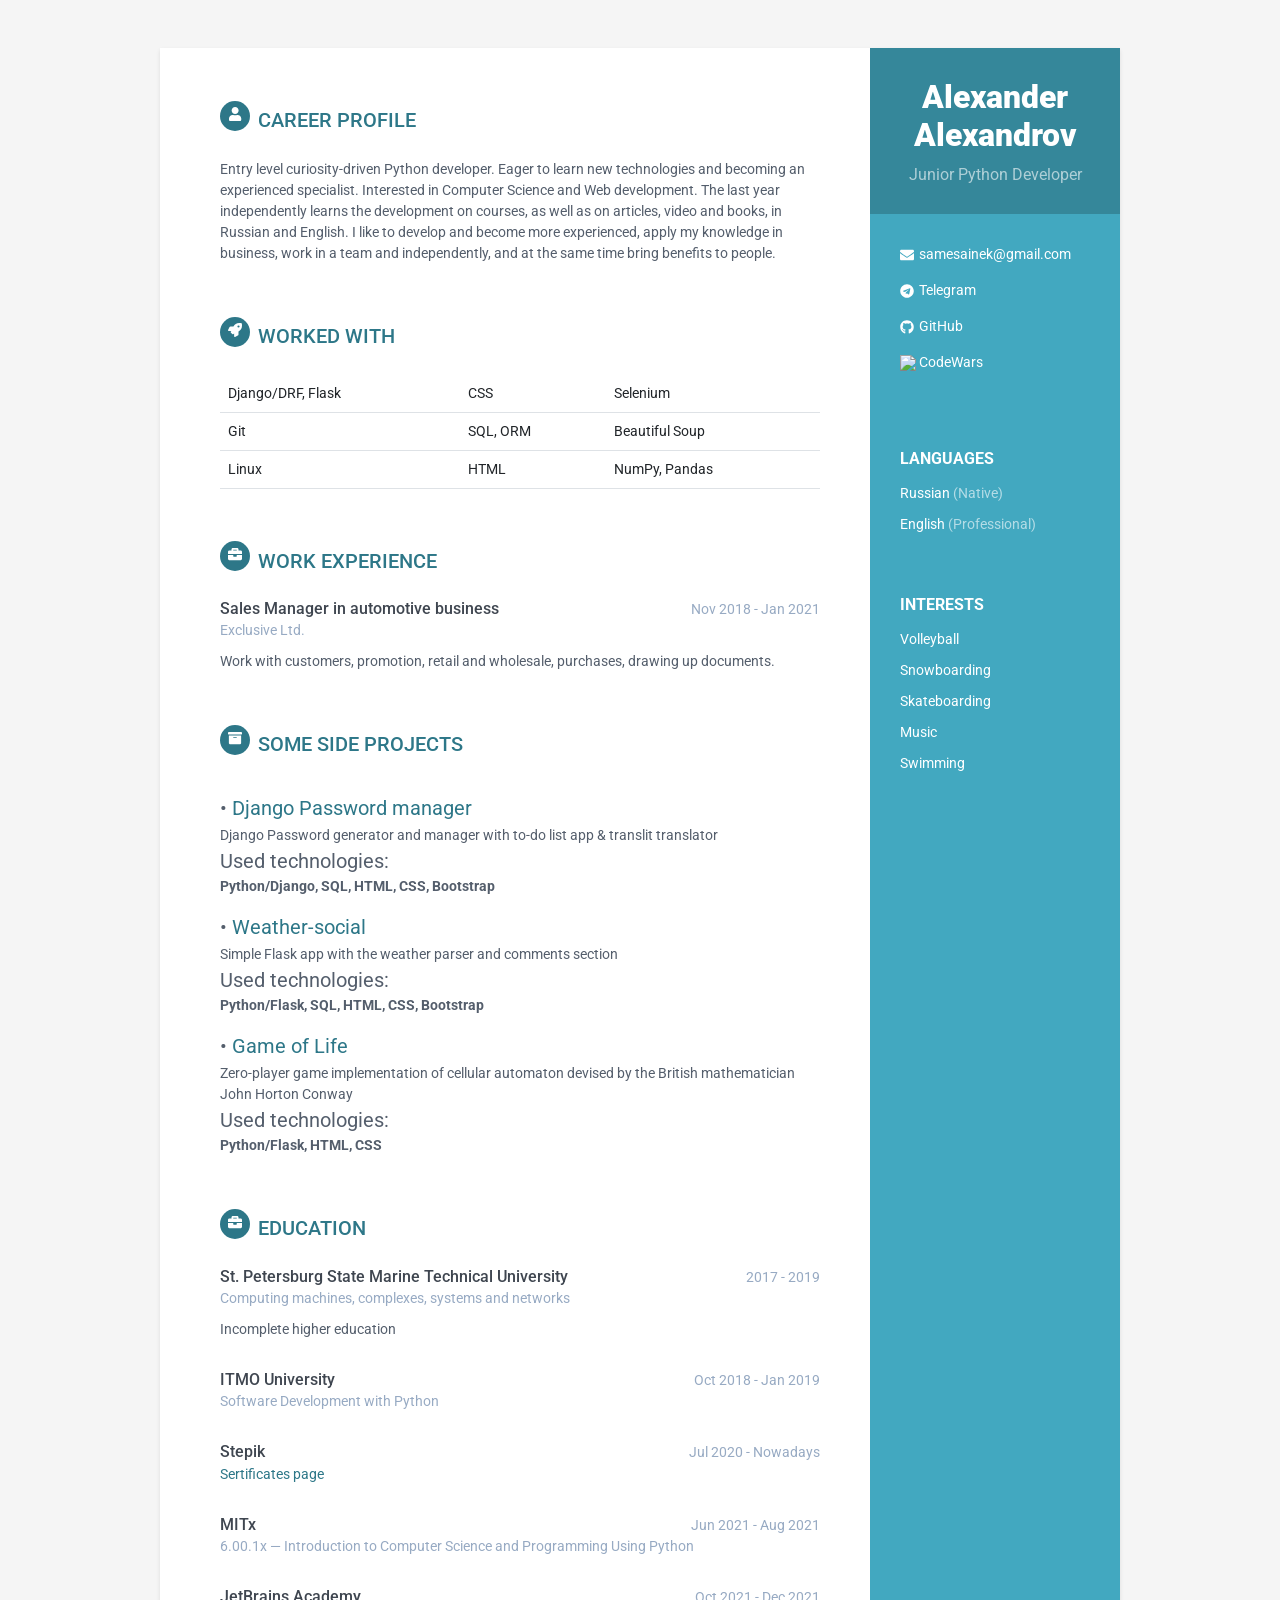
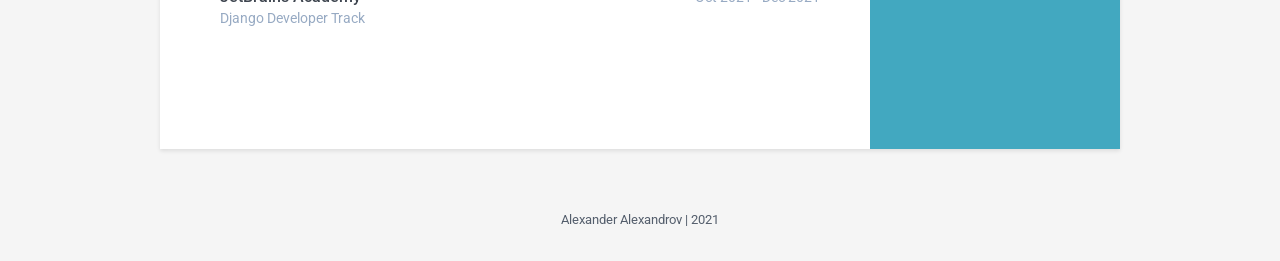
==== index.html @ 9a784d94 "сhanges" ====
<!DOCTYPE html>
<html lang="en">
<head>
    <title>Alexander Alexandrov | Junior Python Developer</title>
    
    <!-- Meta -->
    <meta charset="utf-8">
    <meta http-equiv="X-UA-Compatible" content="IE=edge">
    <meta name="viewport" content="width=device-width, initial-scale=1.0">
    <meta name="description" content="Responsive HTML5 Resume/CV Template for Developers">
    <meta name="author" content="Xiaoying Riley at 3rd Wave Media">    
    <link rel="shortcut icon" href="favicon.ico"> 
	<link rel="stylesheet" type="text/css" href="https://fonts.googleapis.com/css?family=Roboto:300,400,500,700|Roboto+Slab:400,700|Material+Icons" /> 
    <!-- Google Font -->
    <link href='https://fonts.googleapis.com/css?family=Roboto:400,500,400italic,300italic,300,500italic,700,700italic,900,900italic' rel='stylesheet' type='text/css'>
    <!-- FontAwesome JS-->
	<script defer src="assets/fontawesome/js/all.min.js"></script>
    <!-- Global CSS -->
    <link rel="stylesheet" href="assets/plugins/bootstrap/css/bootstrap.min.css">   
    <!-- Theme CSS -->  
    <link id="theme-style" rel="stylesheet" href="assets/css/orbit-1.css">
</head> 

<body>
    <div class="wrapper mt-lg-5">
        <div class="sidebar-wrapper">
            <div class="profile-container">
                <!-- <img class="profile" src="" alt="" /> -->
                <h1 class="name">Alexander Alexandrov</h1>
                <h3 class="tagline">Junior Python Developer</h3>
            </div><!--//profile-container-->
            
            <div class="contact-container container-block">
                <ul class="list-unstyled contact-list">
					<a href="mailto:samesainek@gmail.com"><li class="email"><i class="fas fa-envelope"></i>samesainek@gmail.com</a></li>
					<a href="https://t.me/lexiearchie"><li class="email"><i class="fab fa-telegram">telegram</i>Telegram</a></li>
					<a href="https://github.com/SaInekK"><li class="email"><i class="fab fa-github"></i>GitHub</a></li>
					<a href="https://www.codewars.com/users/SainekK"><li class="website"> <img class="ic" src="https://www.codewars.com/assets/logos/logo-61192cf7c75904d495e7ad69695fbf0bffd965bc3e17ac60f6c6b475304db09d.svg"> CodeWars</a></li>
                </ul>
            </div><!--//contact-container-->
            
            <div class="languages-container container-block">
                <h2 class="container-block-title">Languages</h2>
                <ul class="list-unstyled interests-list">
					<li>Russian <span class="lang-desc">(Native)</span></li>
                    <li>English <span class="lang-desc">(Professional)</span></li>
                </ul>
            </div><!--//interests-->
            
            <div class="interests-container container-block">
                <h2 class="container-block-title">Interests</h2>
                <ul class="list-unstyled interests-list">
                    <li>Volleyball</li>
                    <li>Snowboarding</li>
                    <li>Skateboarding</li>
					<li>Music</li>
					<li>Swimming</li>
                </ul>
            </div><!--//interests-->
            
        </div><!--//sidebar-wrapper-->
        
        <div class="main-wrapper">
            
            <section class="section summary-section">
                <h2 class="section-title"><span class="icon-holder"><i class="fas fa-user"></i></span>Career Profile</h2>
                <div class="summary">
                    <p>Entry level curiosity-driven Python developer. Eager to learn new technologies and becoming an experienced specialist. Interested in Computer Science and Web development. The last year independently learns the development on courses, as well as on articles, video and books, in Russian and English. I like to develop and become more experienced, apply my knowledge in business, work in a team and independently, and at the same time bring benefits to people.</p>
                </div><!--//summary-->
            </section><!--//section-->

            <section class="skills-section section">
                <h2 class="section-title"><span class="icon-holder"><i class="fas fa-rocket"></i></span>Worked with</h2>
                
                <table class="table">
                    <tbody>
                      <tr>
                        <td>Django/DRF, Flask</td>
                        <td>CSS</td>
                        <td>Selenium</td>
                      </tr>
                      <tr>
                        <td>Git</td>
                        <td>SQL, ORM</td>
                        <td>Beautiful Soup</td>
                      </tr>
                      <tr>
                        <td>Linux</td>
                        <td>HTML</td>
                        <td>NumPy, Pandas</td>
                      </tr>
                    </tbody>
                  </table>
                
            </section><!--//skills-section-->
            
            <section class="section experiences-section">
                <h2 class="section-title"><span class="icon-holder"><i class="fas fa-briefcase"></i></span>Work experience</h2>
                
                <div class="item">
                    <div class="meta">
                        <div class="upper-row">
                            <h3 class="job-title">Sales Manager in automotive business</h3>
                            <div class="time">Nov 2018 - Jan 2021</div>
                        </div><!--//upper-row-->
                        <div class="company">Exclusive Ltd.</div>
                    </div><!--//meta-->
                    <div class="details">
                        <p>Work with customers, promotion, retail and wholesale, purchases, drawing up documents.</p>  
                        <!-- <p>Sed ut perspiciatis unde omnis iste natus error sit voluptatem accusantium doloremque laudantium, totam rem aperiam, eaque ipsa quae ab illo inventore veritatis et quasi architecto beatae vitae dicta sunt explicabo. </p> -->
                    </div><!--//details-->
                </div><!--//item-->
                
            </section><!--//section-->
            
            
            <section class="section projects-section">
                <h2 class="section-title"><span class="icon-holder"><i class="fas fa-archive"></i></span>Some side projects</h2>
                <div class="intro">
                    <p></p>
                </div><!--//intro-->

                <div class="item">
                    <div class="meta">
                        <div class="upper-row">
                            <span class="project-title">• <a href="https://github.com/SaInekK/utilities">Django Password manager</a></span>
                        </div><!--//upper-row-->
                    </div><!--//meta-->
                    <div class="details">
                        <span class="project-tagline">Django Password generator and manager with to-do list app & translit translator</span><br>
						<span class="project-title">Used technologies:</span><br>
                        <span class="project-tagline"><b>Python/Django, SQL, HTML, CSS, Bootstrap</b></span>
                    </div><!--//details-->
                </div><!--//item-->

				<div class="item">
                    <div class="meta">
                        <div class="upper-row">
                            <span class="project-title">• <a href="https://github.com/SaInekK/weather-social">Weather-social</a></span>
                        </div><!--//upper-row-->
                    </div><!--//meta-->
                    <div class="details">
                        <span class="project-tagline">Simple Flask app with the weather parser and comments section</span><br>
						<span class="project-title">Used technologies:</span><br>
                        <span class="project-tagline"><b>Python/Flask, SQL, HTML, CSS, Bootstrap</b></span>
                    </div><!--//details-->
                </div><!--//item-->
				
                <div class="item">
                    <div class="meta">
                        <div class="upper-row">
                            <span class="project-title">• <a href="https://github.com/SaInekK/life_game">Game of Life</a></span>
                        </div><!--//upper-row-->
                    </div><!--//meta-->
                    <div class="details">
                        <span class="project-tagline">Zero-player game implementation of cellular automaton devised by the British mathematician John Horton Conway</span><br>
						<span class="project-title">Used technologies:</span><br>
                        <span class="project-tagline"><b>Python/Flask, HTML, CSS</b></span>
                    </div><!--//details-->
                </div><!--//item-->

            </section><!--//section-->

            <section class="section experiences-section">
                <h2 class="section-title"><span class="icon-holder"><i class="fas fa-briefcase"></i></span>Education</h2>
                
                <div class="item">
                    <div class="meta">
                        <div class="upper-row">
                            <h3 class="job-title">St. Petersburg State Marine Technical University</h3>
                            <div class="time">2017 - 2019</div>
                        </div><!--//upper-row-->
                        <div class="company">Computing machines, complexes, systems and networks</div>
                    </div><!--//meta-->
                    <div class="details">
                        <p>Incomplete higher education</p>  
                    </div><!--//details-->
                </div><!--//item-->

                <div class="item">
                    <div class="meta">
                        <div class="upper-row">
                            <h3 class="job-title">ITMO University</h3>
                            <div class="time">Oct 2018 - Jan 2019</div>
                        </div><!--//upper-row-->
                        <div class="company">Software Development with Python</div>
                    </div><!--//meta-->
                </div><!--//item-->

                <div class="item">
                    <div class="meta">
                        <div class="upper-row">
                            <h3 class="job-title">Stepik</h3>
                            <div class="time">Jul 2020 - Nowadays</div>
                        </div><!--//upper-row-->
                        <div class="company"><a href="https://stepik.org/users/25152697">Sertificates page</a></div>
                    </div><!--//meta-->
                </div><!--//item-->

                <div class="item">
                    <div class="meta">
                        <div class="upper-row">
                            <h3 class="job-title">MITx</h3>
                            <div class="time">Jun 2021 - Aug 2021</div>
                        </div><!--//upper-row-->
                        <div class="company">6.00.1x  &mdash; Introduction to Computer Science and Programming Using Python</div>
                    </div><!--//meta-->
                </div><!--//item-->
                
                <div class="item">
                    <div class="meta">
                        <div class="upper-row">
                            <h3 class="job-title">JetBrains Academy</h3>
                            <div class="time">Oct 2021 - Dec 2021</div>
                        </div><!--//upper-row-->
                        <div class="company">Django Developer Track</div>
                    </div><!--//meta-->
                </div><!--//item-->

                
            </section><!--//section-->
            
            
        </div><!--//main-body-->
    </div>
    <footer class="footer">
        <div class="text-center">
            <!--/* This template is free as long as you keep the footer attribution link. If you'd like to use the template without the attribution link, you can buy the commercial license via our website: themes.3rdwavemedia.com Thank you for your support. :) */-->
            <small class="copyright">Alexander Alexandrov | 2021</small>
        </div><!--//container-->
    </footer><!--//footer-->         
</body>
</html>
---- assets/css/orbit-1.css ----
/*! 
 * Template Name: Orbit - Bootstrap 5 Resume/CV Template for Developers
 * Version: Bootstrap 5 v1.0
 * Author: Xiaoying Riley
 * Copyright: 3rd Wave Media
 * Twitter: @3rdwave_themes
 * Website: http://themes.3rdwavemedia.com/
*/
body {
  font-family: "Roboto", sans-serif;
  color: #545E6C;
  background: #f5f5f5;
  font-size: 14px;
  -webkit-font-smoothing: antialiased;
  -moz-osx-font-smoothing: grayscale;
}

h1, h2, h3, h4, h5, h6 {
  font-weight: 700;
}

a {
  color: #2d7788;
  text-decoration: none;
}
a:hover {
  text-decoration: underline;
  color: #1a454f;
  -webkit-transition: all 0.4s ease-in-out;
  -moz-transition: all 0.4s ease-in-out;
  -ms-transition: all 0.4s ease-in-out;
  -o-transition: all 0.4s ease-in-out;
}
a:focus {
  text-decoration: none;
}

p {
  line-height: 1.5;
}

.wrapper {
  background: #42A8C0;
  max-width: 960px;
  margin: 0 auto;
  position: relative;
  box-shadow: 0px 2px 4px rgba(0, 0, 0, 0.1);
}

.ic {
	width: 15px;
}

.sidebar-wrapper {
  background: #42A8C0;
  position: absolute;
  right: 0;
  width: 250px;
  height: 100%;
  min-height: 800px;
  color: #fff;
}
.sidebar-wrapper a {
  color: #fff;
}
.sidebar-wrapper .profile-container {
  padding: 30px;
  background: rgba(0, 0, 0, 0.2);
  text-align: center;
  color: #fff;
}
.sidebar-wrapper .name {
  font-size: 32px;
  font-weight: 900;
  margin-top: 0;
  margin-bottom: 10px;
}
.sidebar-wrapper .tagline {
  color: rgba(255, 255, 255, 0.6);
  font-size: 16px;
  font-weight: 400;
  margin-top: 0;
  margin-bottom: 0;
}
.sidebar-wrapper .profile {
  margin-bottom: 15px;
}
.sidebar-wrapper .contact-list .svg-inline--fa {
  margin-right: 5px;
  font-size: 18px;
  vertical-align: middle;
}
.sidebar-wrapper .contact-list li {
  margin-bottom: 15px;
}
.sidebar-wrapper .contact-list li:last-child {
  margin-bottom: 0;
}
.sidebar-wrapper .contact-list .email .svg-inline--fa {
  font-size: 14px;
}
.sidebar-wrapper .container-block {
  padding: 30px;
}
.sidebar-wrapper .container-block-title {
  text-transform: uppercase;
  font-size: 16px;
  font-weight: 700;
  margin-top: 0;
  margin-bottom: 15px;
}
.sidebar-wrapper .degree {
  font-size: 14px;
  margin-top: 0;
  margin-bottom: 5px;
}
.sidebar-wrapper .education-container .item {
  margin-bottom: 15px;
}
.sidebar-wrapper .education-container .item:last-child {
  margin-bottom: 0;
}
.sidebar-wrapper .education-container .meta {
  color: rgba(255, 255, 255, 0.6);
  font-weight: 500;
  margin-bottom: 0px;
  margin-top: 0;
  font-size: 14px;
}
.sidebar-wrapper .education-container .time {
  color: rgba(255, 255, 255, 0.6);
  font-weight: 500;
  margin-bottom: 0px;
}
.sidebar-wrapper .languages-container .lang-desc {
  color: rgba(255, 255, 255, 0.6);
}
.sidebar-wrapper .languages-list {
  margin-bottom: 0;
}
.sidebar-wrapper .languages-list li {
  margin-bottom: 10px;
}
.sidebar-wrapper .languages-list li:last-child {
  margin-bottom: 0;
}
.sidebar-wrapper .interests-list {
  margin-bottom: 0;
}
.sidebar-wrapper .interests-list li {
  margin-bottom: 10px;
}
.sidebar-wrapper .interests-list li:last-child {
  margin-bottom: 0;
}

.main-wrapper {
  background: #fff;
  padding: 60px;
  padding-right: 300px;
}
.main-wrapper .section-title {
  text-transform: uppercase;
  font-size: 20px;
  font-weight: 500;
  color: #2d7788;
  position: relative;
  margin-top: 0;
  margin-bottom: 20px;
}
.main-wrapper .section-title .icon-holder {
  width: 30px;
  height: 30px;
  margin-right: 8px;
  display: inline-block;
  color: #fff;
  border-radius: 50%;
  -moz-background-clip: padding;
  -webkit-background-clip: padding-box;
  background-clip: padding-box;
  background: #2d7788;
  text-align: center;
  font-size: 16px;
  position: relative;
  top: -8px;
}
.main-wrapper .section-title .icon-holder .svg-inline--fa {
  font-size: 14px;
  margin-top: 6px;
}
.main-wrapper .section {
  margin-bottom: 60px;
}
.main-wrapper .experiences-section .item {
  margin-bottom: 30px;
}
.main-wrapper .upper-row {
  position: relative;
  overflow: hidden;
  margin-bottom: 2px;
}
.main-wrapper .job-title {
  color: #3F4650;
  font-size: 16px;
  margin-top: 0;
  margin-bottom: 0;
  font-weight: 500;
}
.main-wrapper .time {
  position: absolute;
  right: 0;
  top: 0;
  color: #97AAC3;
}
.main-wrapper .company {
  margin-bottom: 10px;
  color: #97AAC3;
}
.main-wrapper .project-title {
  font-size: 20px;
  font-weight: 400;
  margin-top: 0;
  margin-bottom: 5px;
}
.main-wrapper .projects-section .intro {
  margin-bottom: 30px;
}
.main-wrapper .projects-section .item {
  margin-bottom: 15px;
}

.skillset .item {
  margin-bottom: 15px;
  overflow: hidden;
}
.skillset .level-title {
  font-size: 14px;
  margin-top: 0;
  margin-bottom: 12px;
}
.skillset .level-bar {
  height: 12px;
  background: #f5f5f5;
  border-radius: 2px;
  -moz-background-clip: padding;
  -webkit-background-clip: padding-box;
  background-clip: padding-box;
}
.skillset .theme-progress-bar {
  background: #68bacd;
}

.footer {
  padding: 30px;
  padding-top: 60px;
}
.footer .copyright {
  line-height: 1.6;
  color: #545E6C;
  font-size: 13px;
}
.footer .fa-heart {
  color: #fb866a;
}

@media (max-width: 767.98px) {
  .sidebar-wrapper {
    position: static;
    width: inherit;
  }

  .main-wrapper {
    padding: 30px;
  }

  .main-wrapper .time {
    position: static;
    display: block;
    margin-top: 5px;
  }

  .main-wrapper .upper-row {
    margin-bottom: 0;
  }
}
@media (min-width: 992px) {
  .skillset .level-title {
    display: inline-block;
    float: left;
    width: 30%;
    margin-bottom: 0;
  }
}
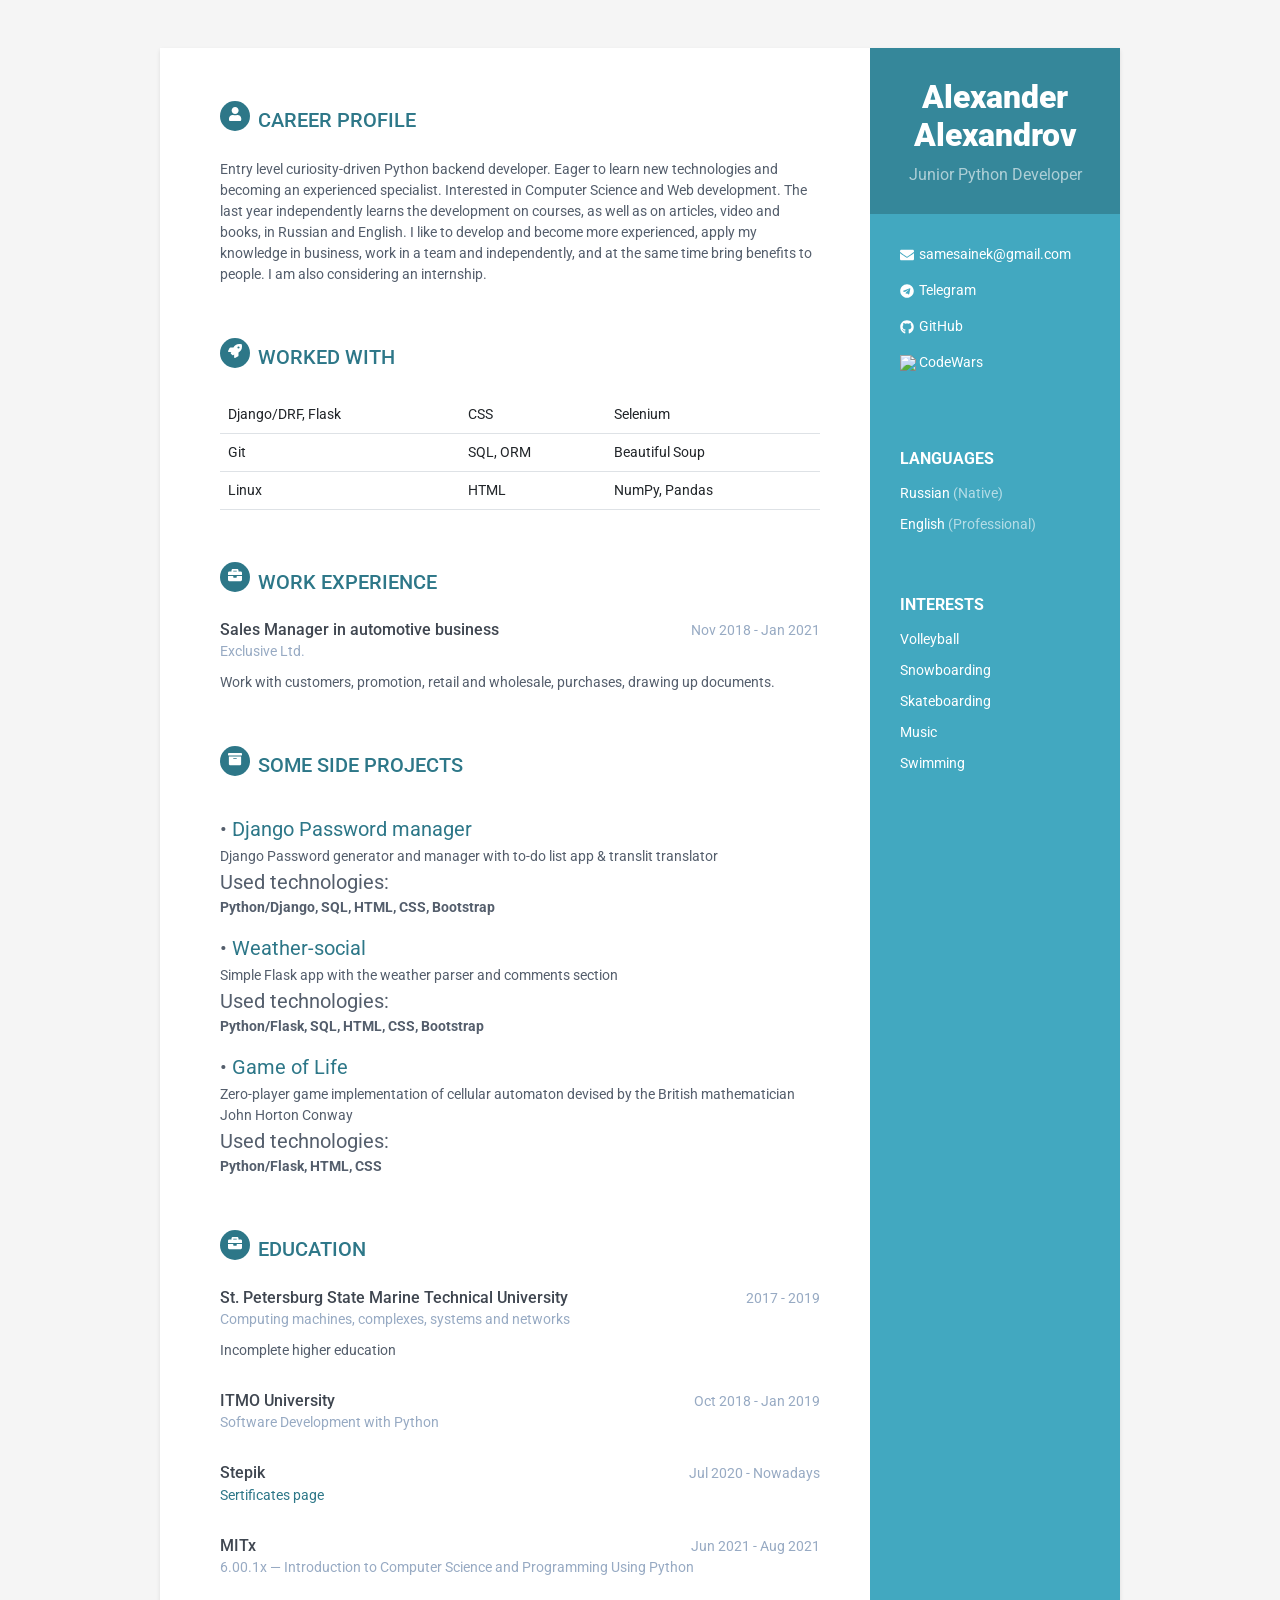
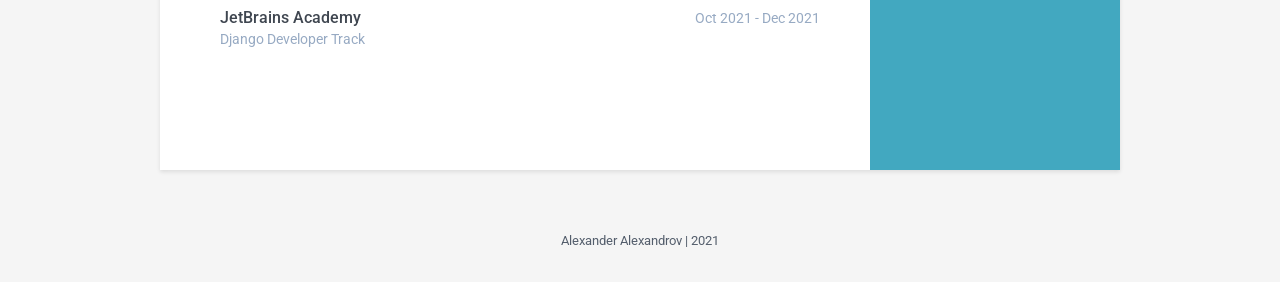
==== commit 89220db3: "changes" ====
--- a/index.html
+++ b/index.html
@@ -65,7 +65,8 @@
             <section class="section summary-section">
                 <h2 class="section-title"><span class="icon-holder"><i class="fas fa-user"></i></span>Career Profile</h2>
                 <div class="summary">
-                    <p>Entry level curiosity-driven Python developer. Eager to learn new technologies and becoming an experienced specialist. Interested in Computer Science and Web development. The last year independently learns the development on courses, as well as on articles, video and books, in Russian and English. I like to develop and become more experienced, apply my knowledge in business, work in a team and independently, and at the same time bring benefits to people.</p>
+                    <p>Entry level curiosity-driven Python backend developer. Eager to learn new technologies and becoming an experienced specialist. Interested in Computer Science and Web development. The last year independently learns the development on courses, as well as on articles, video and books, in Russian and English. I like to develop and become more experienced, apply my knowledge in business, work in a team and independently, and at the same time bring benefits to people. 
+                    I am also considering an internship.</p>
                 </div><!--//summary-->
             </section><!--//section-->
 
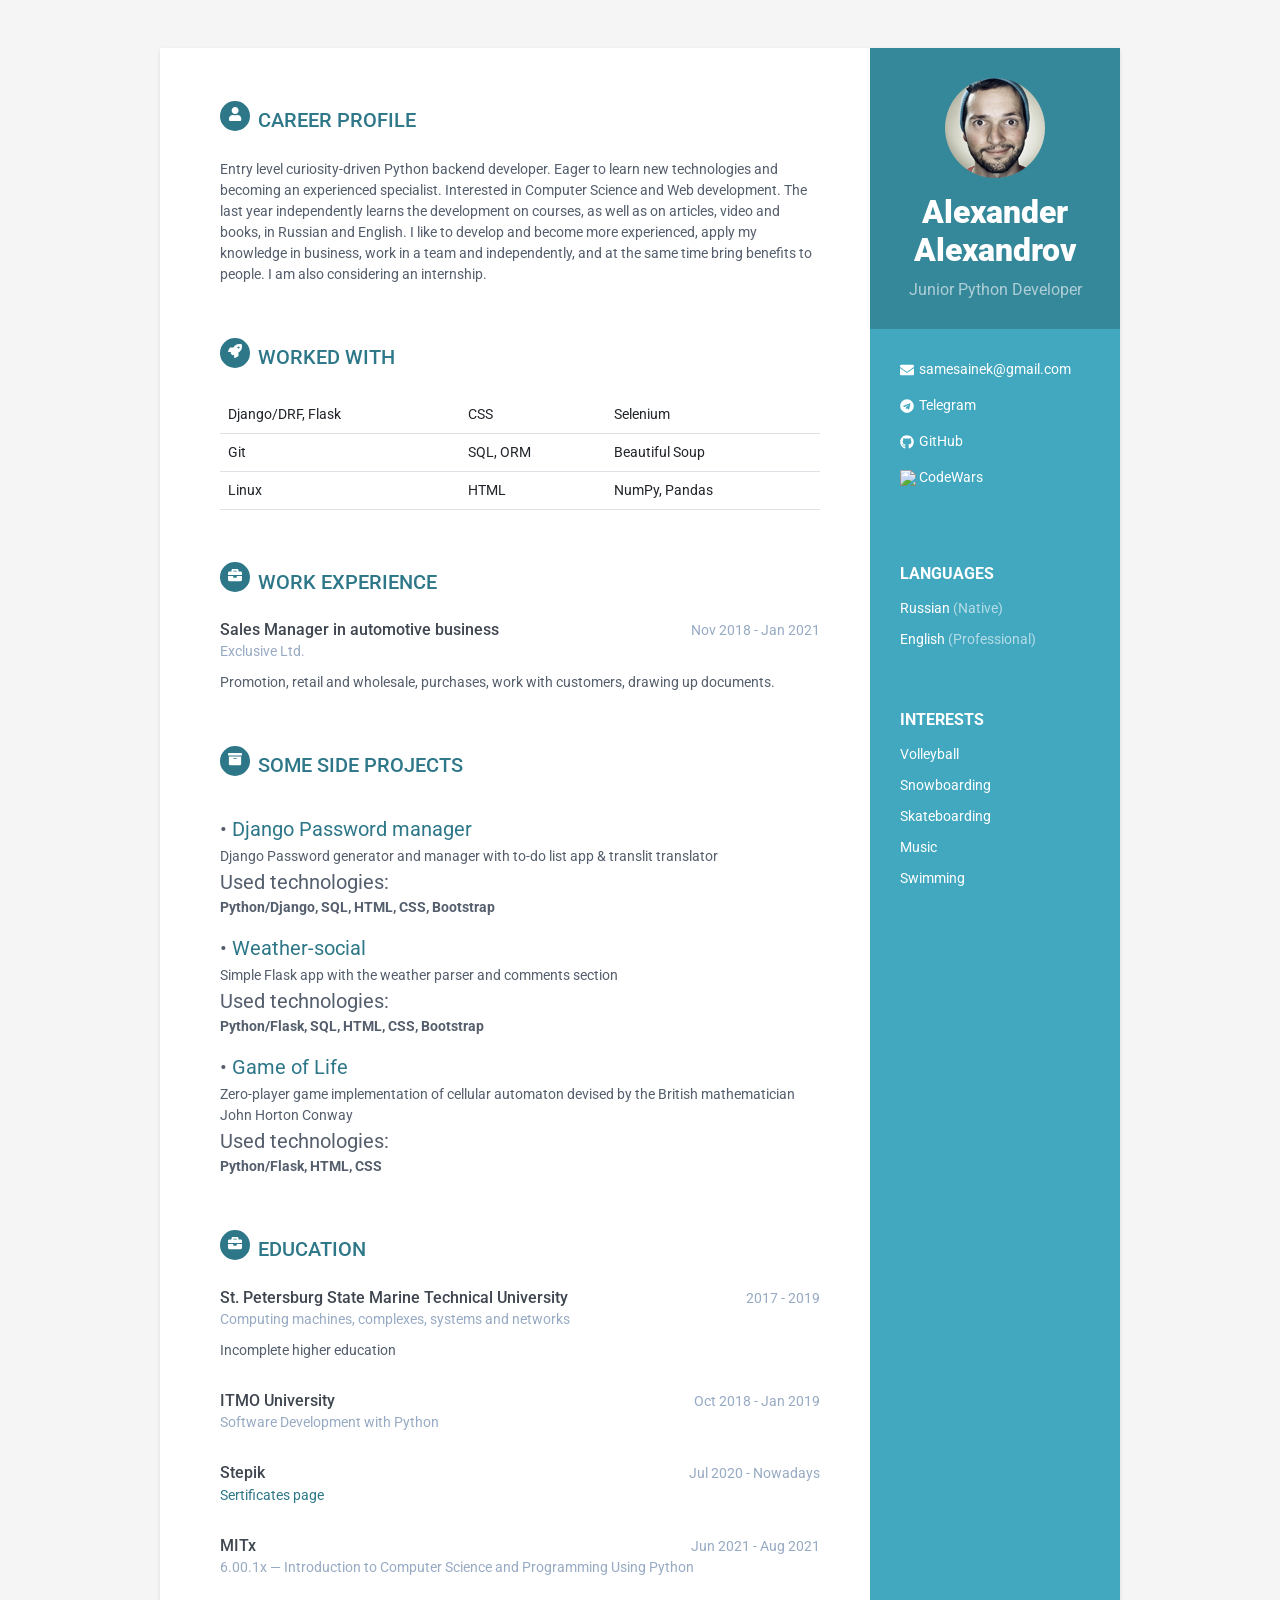
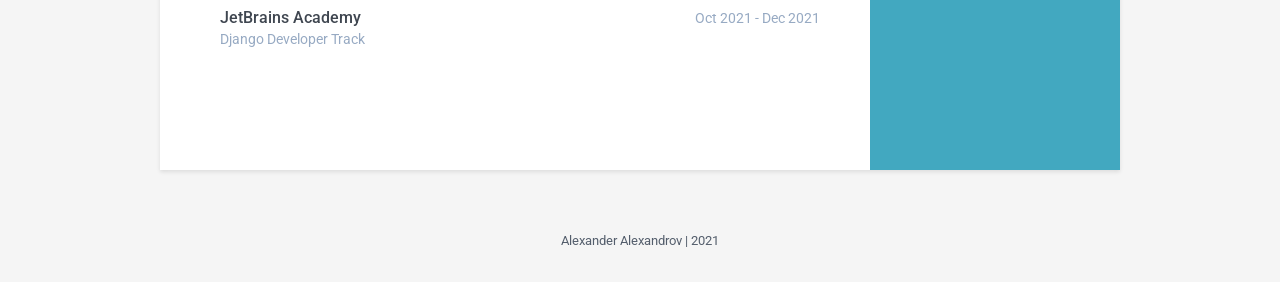
==== commit 4c1aba89: "changes" ====
--- a/index.html
+++ b/index.html
@@ -25,6 +25,7 @@
     <div class="wrapper mt-lg-5">
         <div class="sidebar-wrapper">
             <div class="profile-container">
+                <img class="profile" src="assets/images/profile.png" alt="" /> 
                 <!-- <img class="profile" src="" alt="" /> -->
                 <h1 class="name">Alexander Alexandrov</h1>
                 <h3 class="tagline">Junior Python Developer</h3>
@@ -107,7 +108,7 @@
                         <div class="company">Exclusive Ltd.</div>
                     </div><!--//meta-->
                     <div class="details">
-                        <p>Work with customers, promotion, retail and wholesale, purchases, drawing up documents.</p>  
+                        <p>Promotion, retail and wholesale, purchases, work with customers, drawing up documents.</p>  
                         <!-- <p>Sed ut perspiciatis unde omnis iste natus error sit voluptatem accusantium doloremque laudantium, totam rem aperiam, eaque ipsa quae ab illo inventore veritatis et quasi architecto beatae vitae dicta sunt explicabo. </p> -->
                     </div><!--//details-->
                 </div><!--//item-->
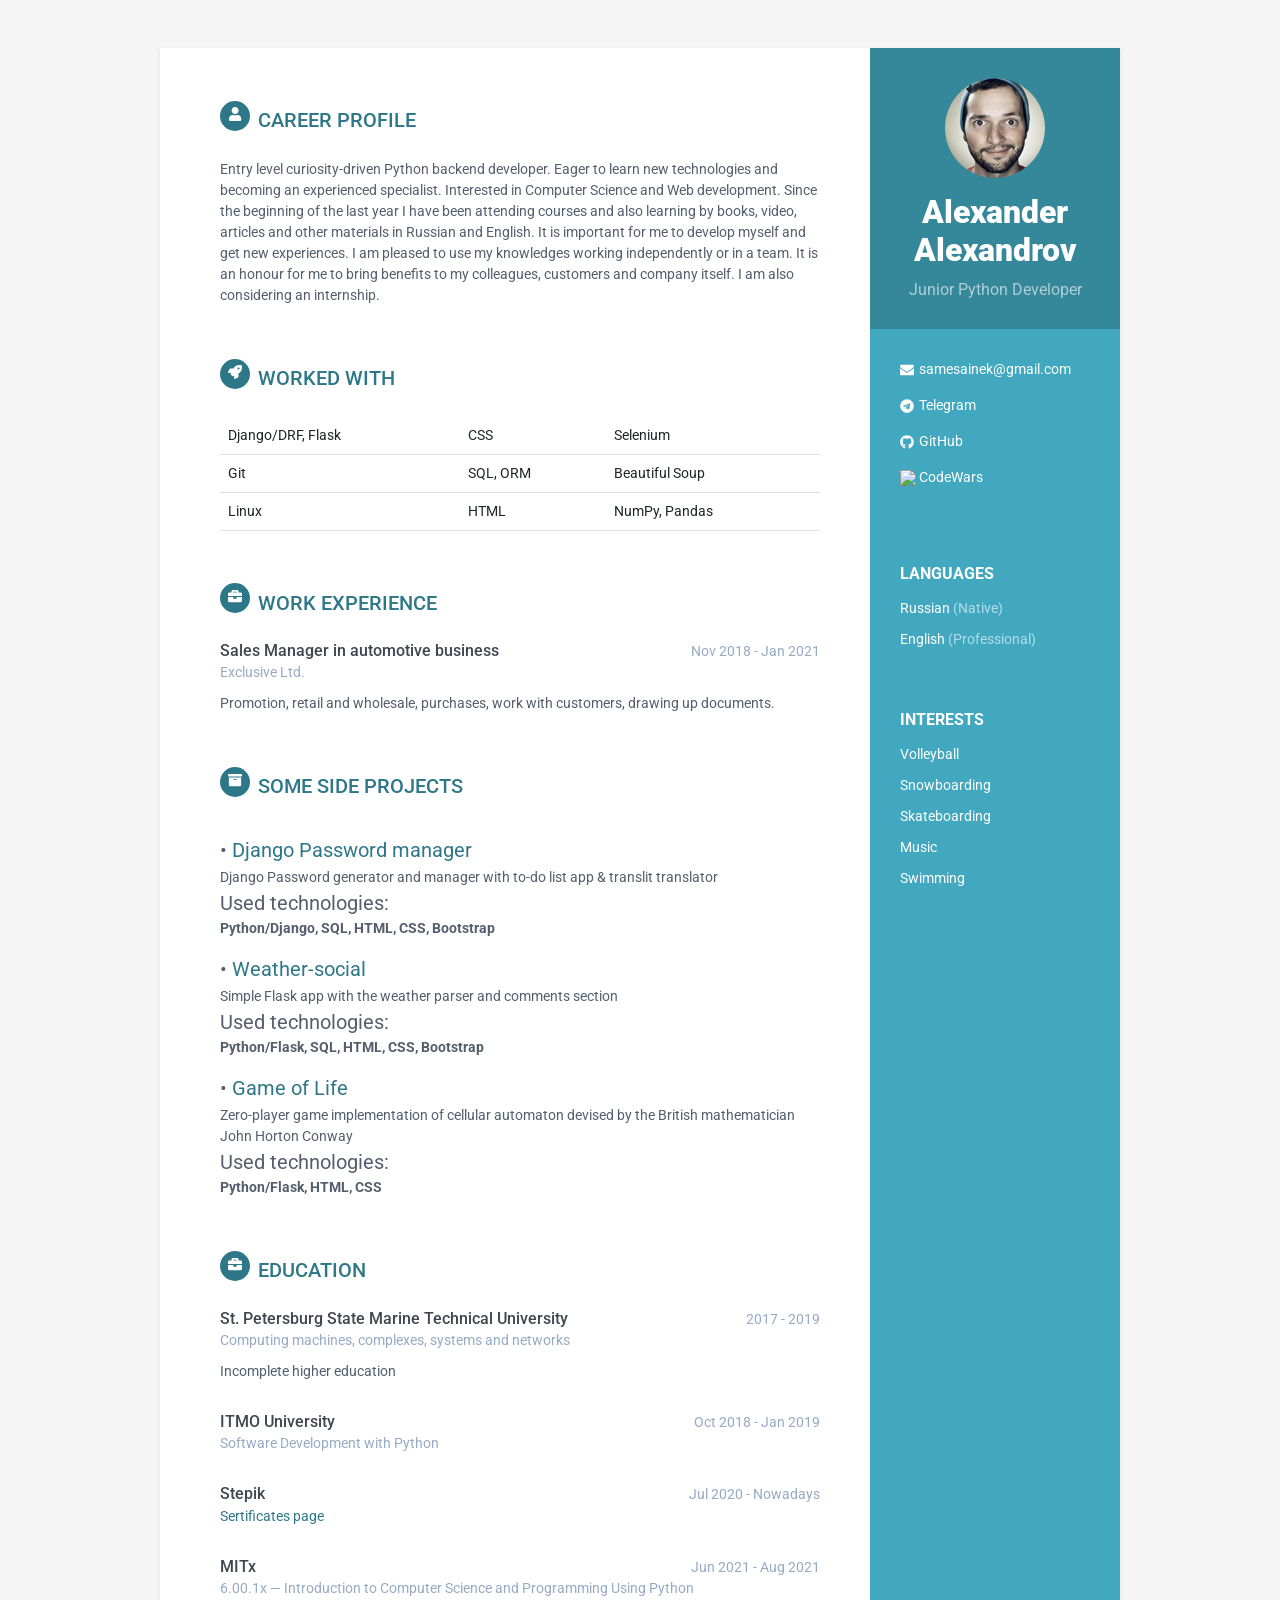
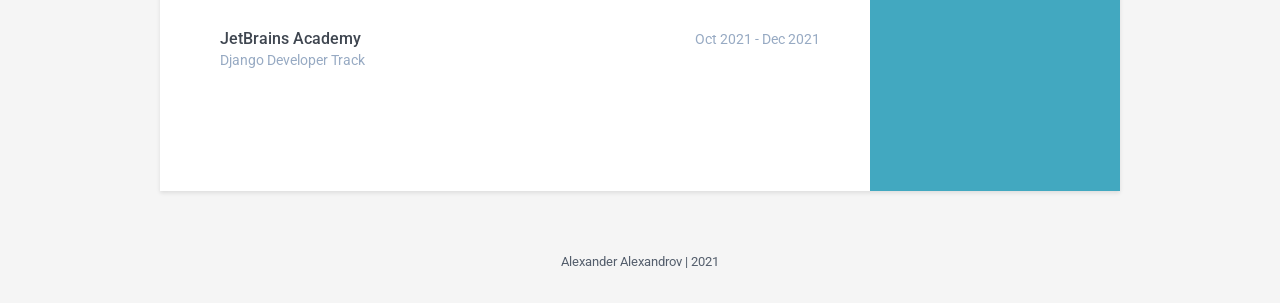
==== commit 04d32939: "changes" ====
--- a/index.html
+++ b/index.html
@@ -66,7 +66,7 @@
             <section class="section summary-section">
                 <h2 class="section-title"><span class="icon-holder"><i class="fas fa-user"></i></span>Career Profile</h2>
                 <div class="summary">
-                    <p>Entry level curiosity-driven Python backend developer. Eager to learn new technologies and becoming an experienced specialist. Interested in Computer Science and Web development. The last year independently learns the development on courses, as well as on articles, video and books, in Russian and English. I like to develop and become more experienced, apply my knowledge in business, work in a team and independently, and at the same time bring benefits to people. 
+                    <p>Entry level curiosity-driven Python backend developer. Eager to learn new technologies and becoming an experienced specialist. Interested in Computer Science and Web development. Since the beginning of the last year I have been attending courses and also learning by books, video, articles and other materials in Russian and English. It is important for me to develop myself and get new experiences. I am pleased to use my knowledges working independently or in a team. It is an honour for me to bring benefits to my colleagues, customers and company itself. 
                     I am also considering an internship.</p>
                 </div><!--//summary-->
             </section><!--//section-->
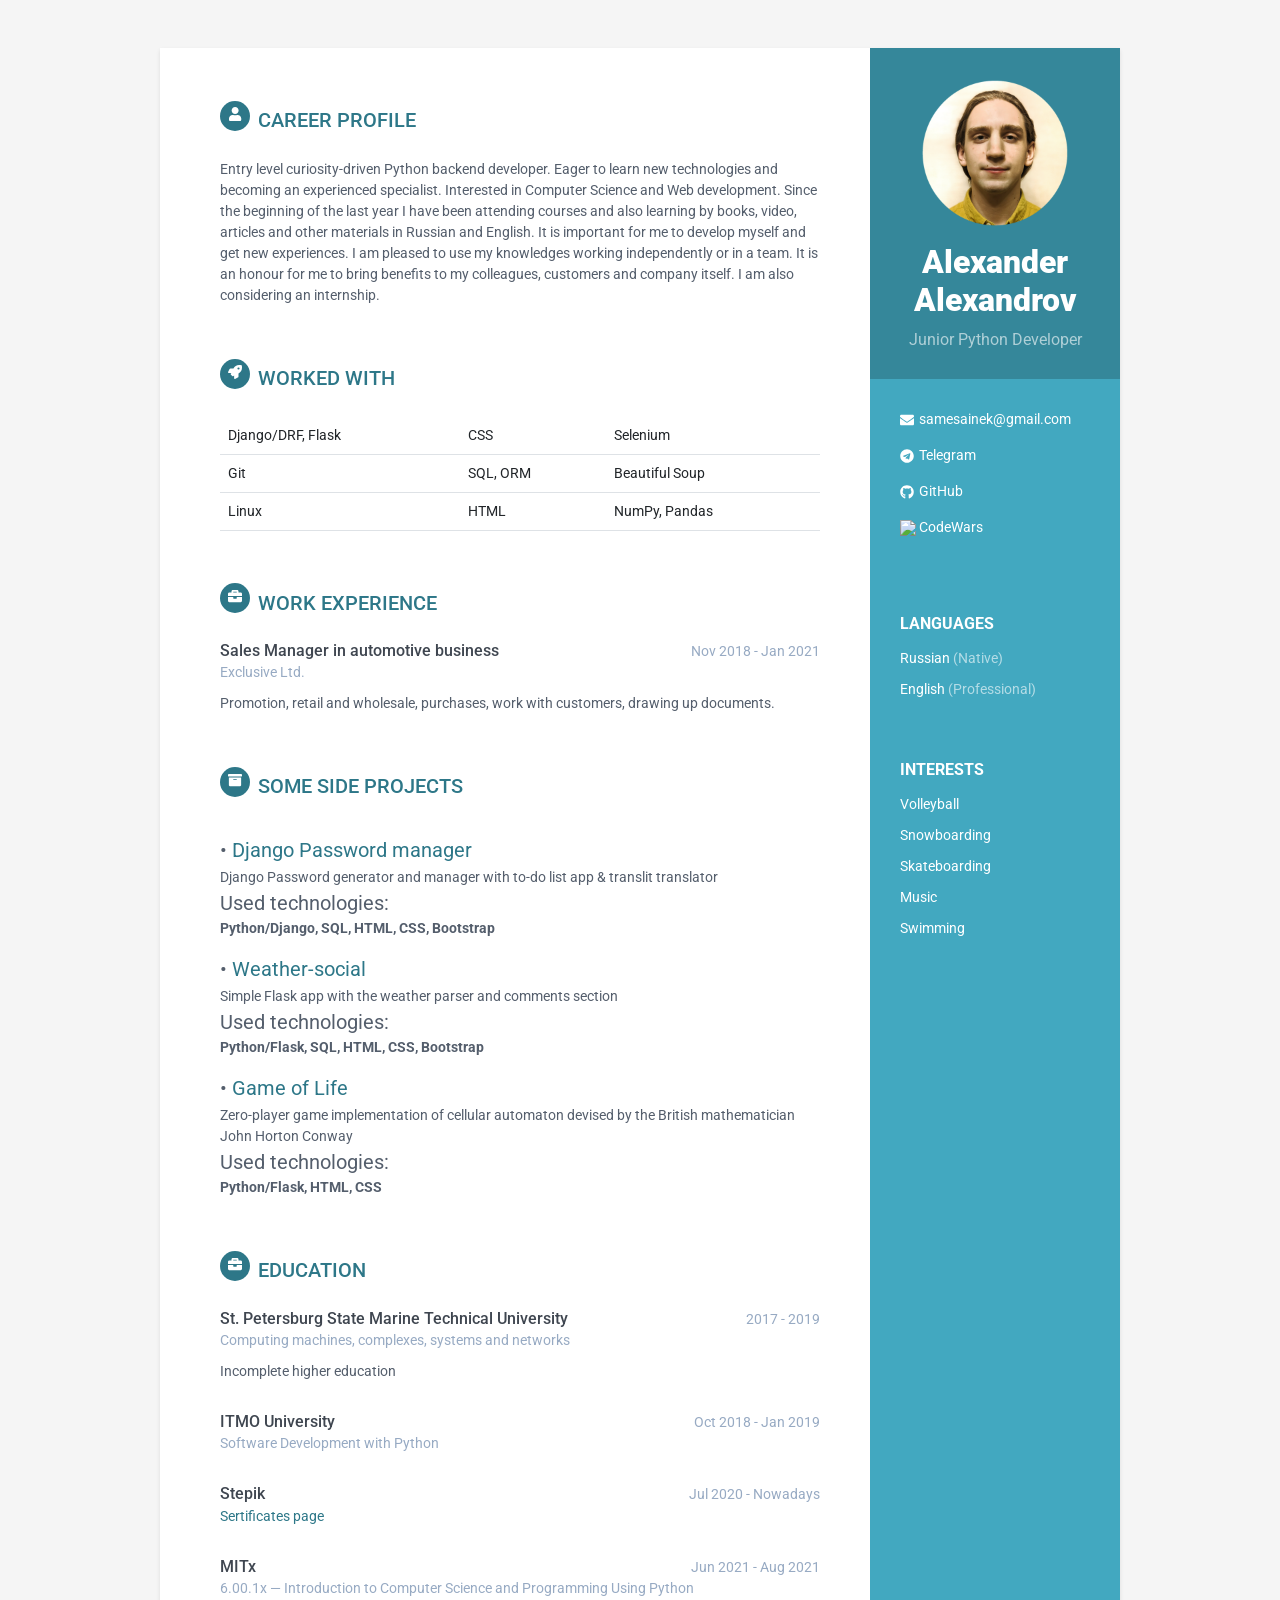
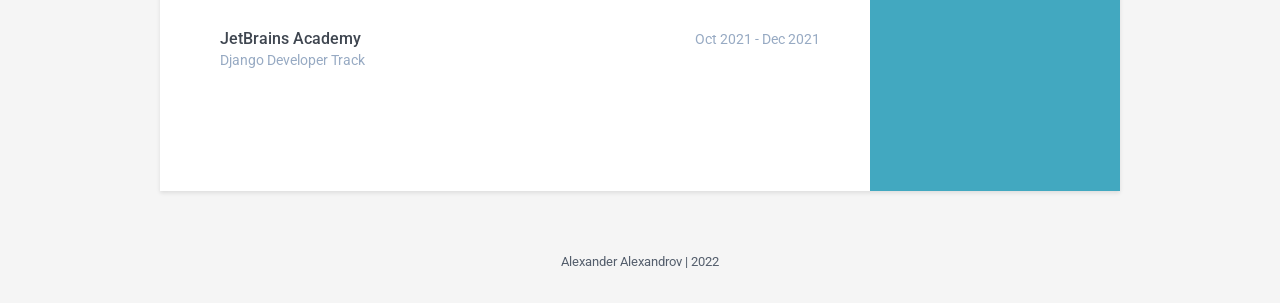
==== commit 803edd7c: "changes" ====
--- a/index.html
+++ b/index.html
@@ -7,8 +7,7 @@
     <meta charset="utf-8">
     <meta http-equiv="X-UA-Compatible" content="IE=edge">
     <meta name="viewport" content="width=device-width, initial-scale=1.0">
-    <meta name="description" content="Responsive HTML5 Resume/CV Template for Developers">
-    <meta name="author" content="Xiaoying Riley at 3rd Wave Media">    
+    <meta name="author" content="Alexander Alexandrov">    
     <link rel="shortcut icon" href="favicon.ico"> 
 	<link rel="stylesheet" type="text/css" href="https://fonts.googleapis.com/css?family=Roboto:300,400,500,700|Roboto+Slab:400,700|Material+Icons" /> 
     <!-- Google Font -->
@@ -25,7 +24,7 @@
     <div class="wrapper mt-lg-5">
         <div class="sidebar-wrapper">
             <div class="profile-container">
-                <img class="profile" src="assets/images/profile.png" alt="" /> 
+                <img width="150px" class="profile" src="assets/images/ph_round.png" alt="" /> 
                 <!-- <img class="profile" src="" alt="" /> -->
                 <h1 class="name">Alexander Alexandrov</h1>
                 <h3 class="tagline">Junior Python Developer</h3>
@@ -66,7 +65,11 @@
             <section class="section summary-section">
                 <h2 class="section-title"><span class="icon-holder"><i class="fas fa-user"></i></span>Career Profile</h2>
                 <div class="summary">
-                    <p>Entry level curiosity-driven Python backend developer. Eager to learn new technologies and becoming an experienced specialist. Interested in Computer Science and Web development. Since the beginning of the last year I have been attending courses and also learning by books, video, articles and other materials in Russian and English. It is important for me to develop myself and get new experiences. I am pleased to use my knowledges working independently or in a team. It is an honour for me to bring benefits to my colleagues, customers and company itself. 
+                    <p>Entry level curiosity-driven Python backend developer. 
+                    Eager to learn new technologies and becoming an experienced specialist. Interested in Computer Science and Web development. 
+                    Since the beginning of the last year I have been attending courses and also learning by books, video, articles and other materials in Russian and English. 
+                    It is important for me to develop myself and get new experiences. 
+                    I am pleased to use my knowledges working independently or in a team. It is an honour for me to bring benefits to my colleagues, customers and company itself. 
                     I am also considering an internship.</p>
                 </div><!--//summary-->
             </section><!--//section-->
@@ -228,7 +231,7 @@
     <footer class="footer">
         <div class="text-center">
             <!--/* This template is free as long as you keep the footer attribution link. If you'd like to use the template without the attribution link, you can buy the commercial license via our website: themes.3rdwavemedia.com Thank you for your support. :) */-->
-            <small class="copyright">Alexander Alexandrov | 2021</small>
+            <small class="copyright">Alexander Alexandrov | 2022</small>
         </div><!--//container-->
     </footer><!--//footer-->         
 </body>
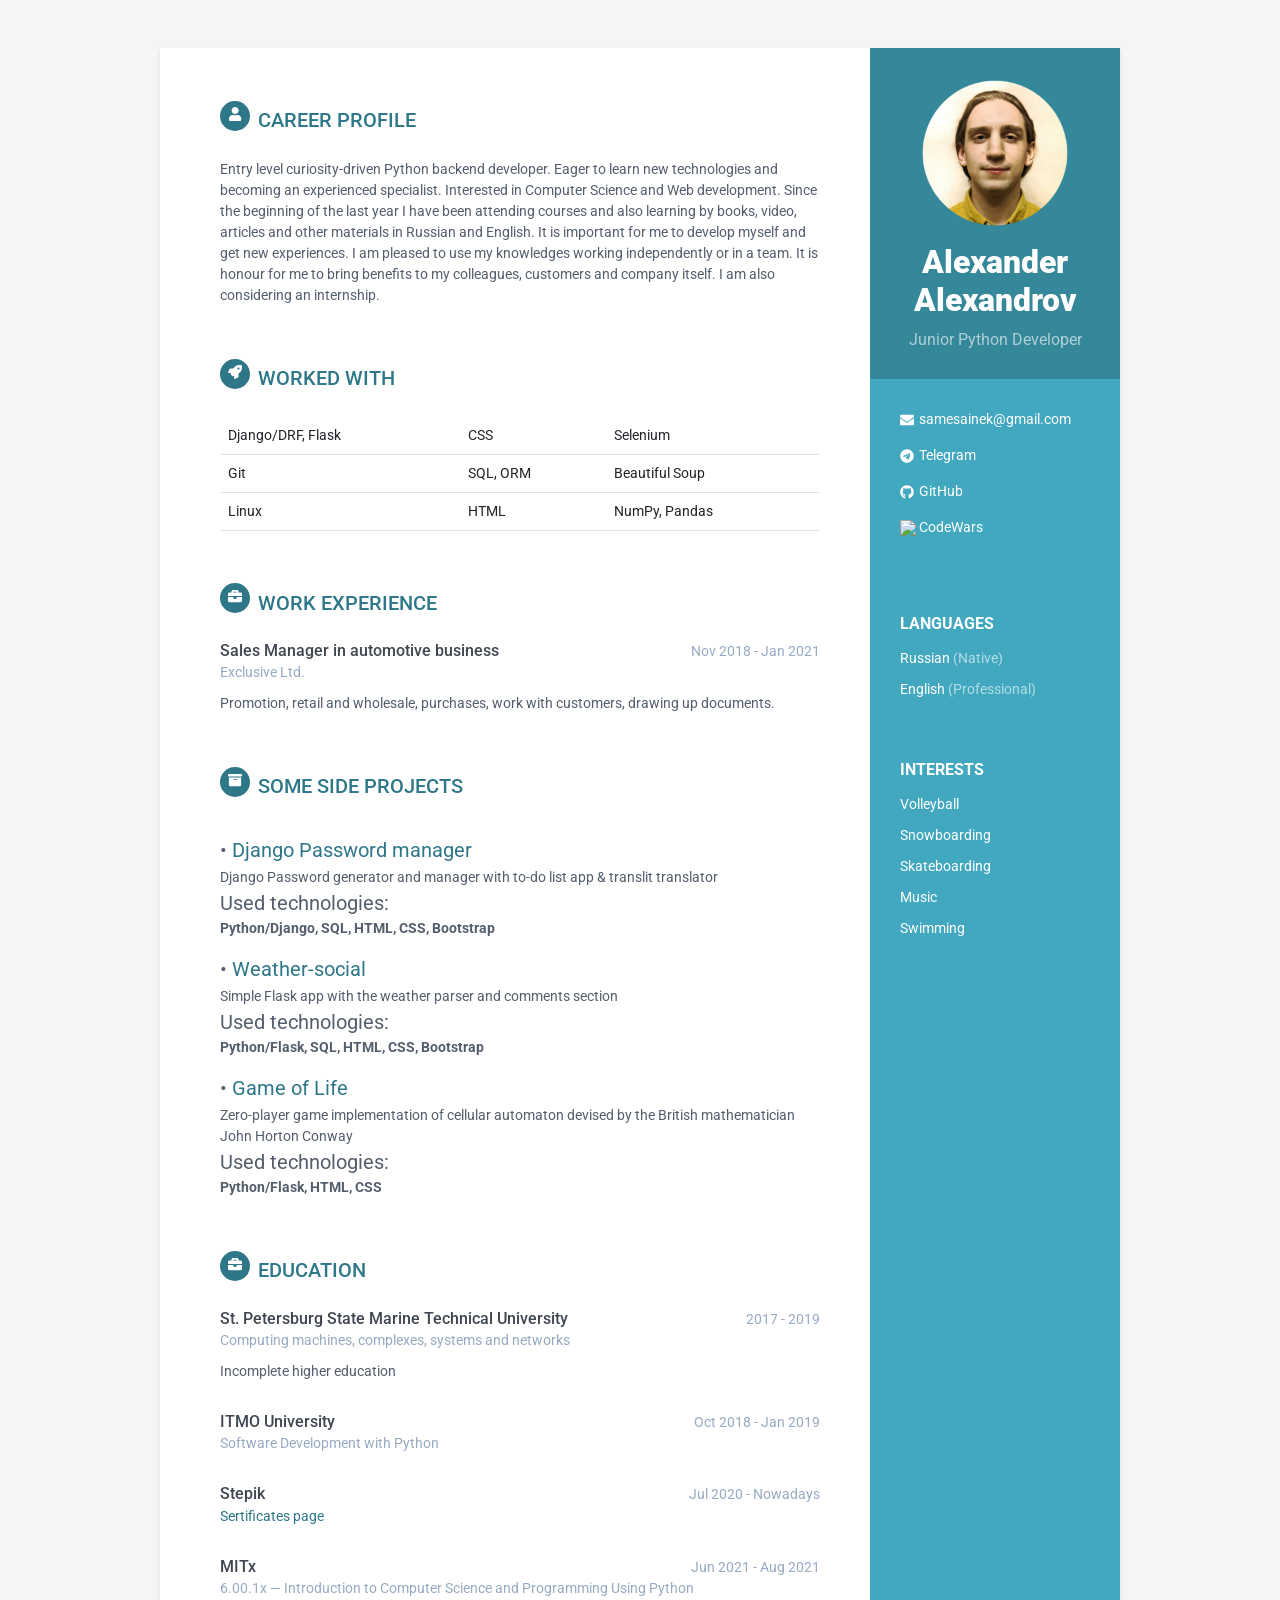
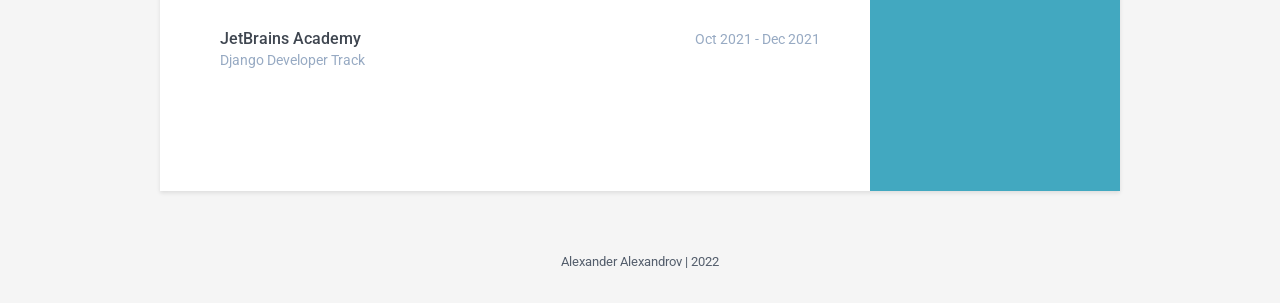
==== commit ac2b1fbc: "changes" ====
--- a/index.html
+++ b/index.html
@@ -69,7 +69,8 @@
                     Eager to learn new technologies and becoming an experienced specialist. Interested in Computer Science and Web development. 
                     Since the beginning of the last year I have been attending courses and also learning by books, video, articles and other materials in Russian and English. 
                     It is important for me to develop myself and get new experiences. 
-                    I am pleased to use my knowledges working independently or in a team. It is an honour for me to bring benefits to my colleagues, customers and company itself. 
+                    I am pleased to use my knowledges working independently or in a team. 
+                    It is honour for me to bring benefits to my colleagues, customers and company itself. 
                     I am also considering an internship.</p>
                 </div><!--//summary-->
             </section><!--//section-->
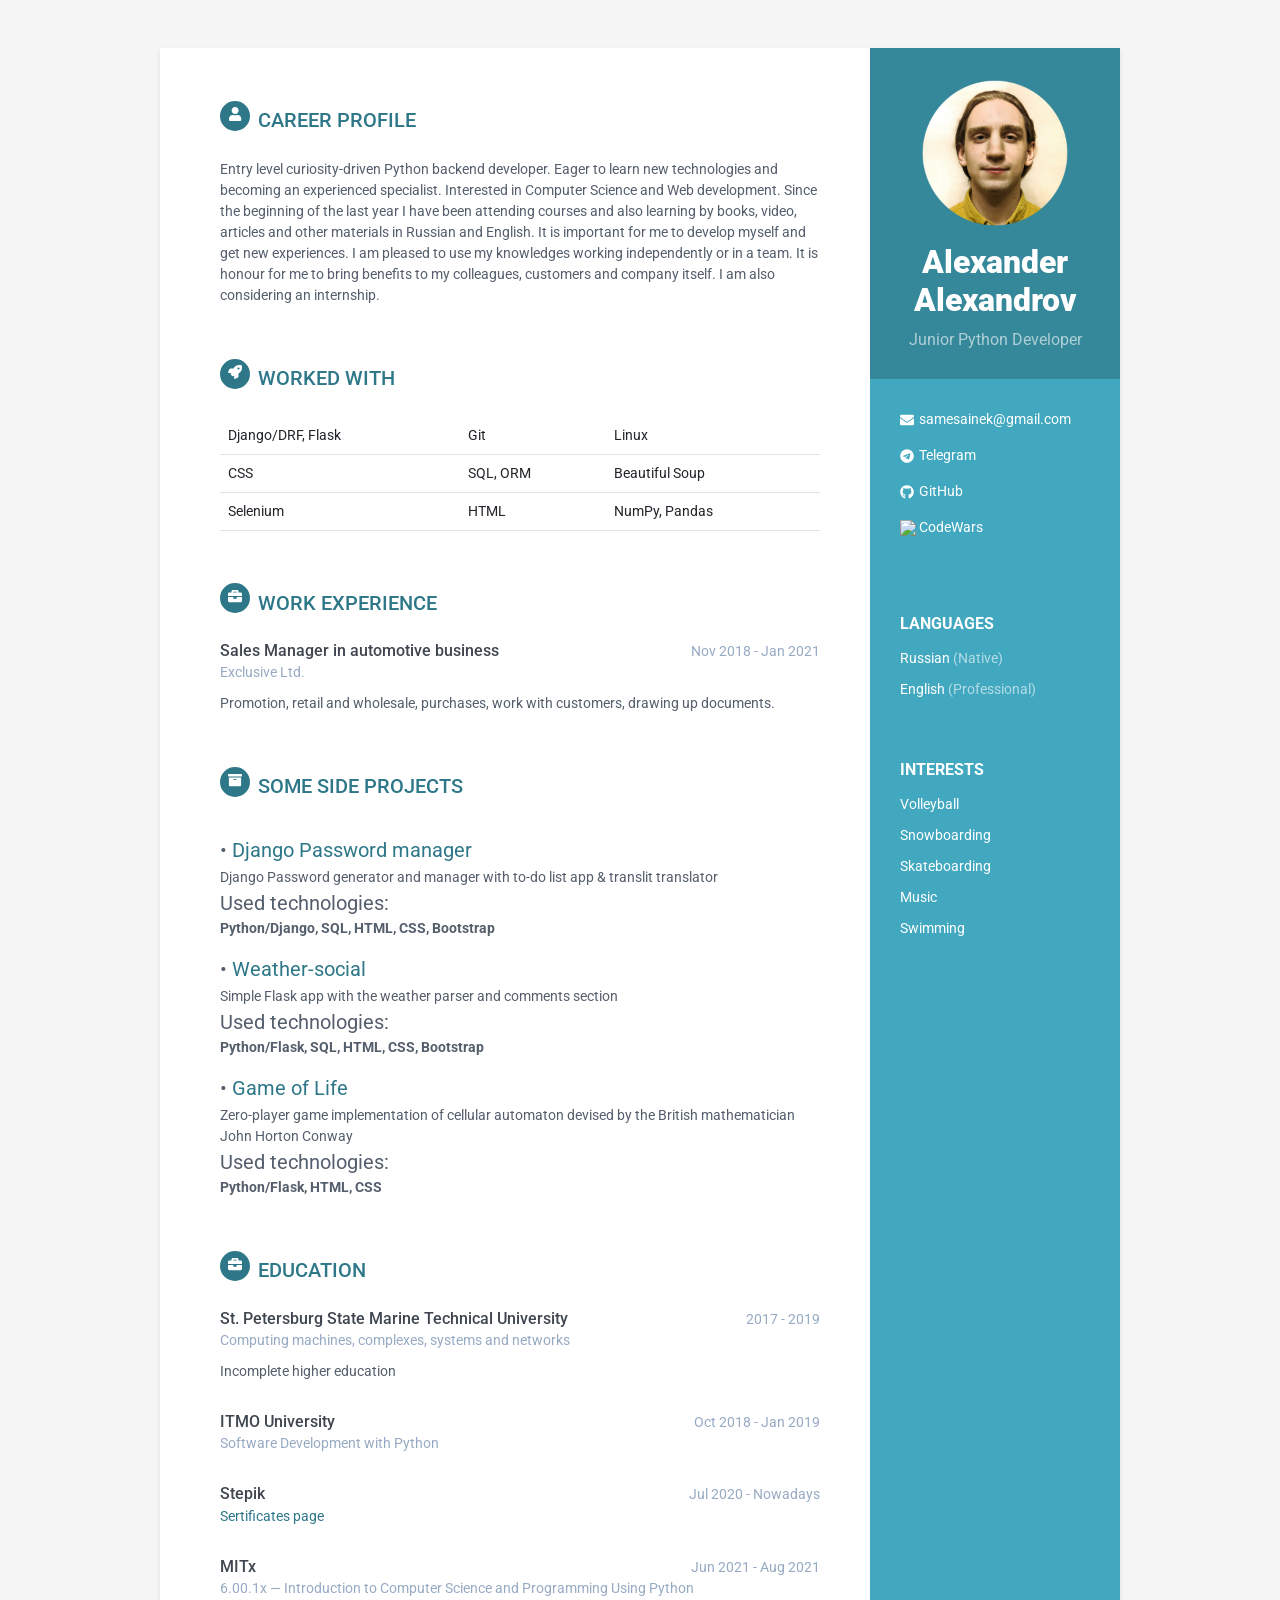
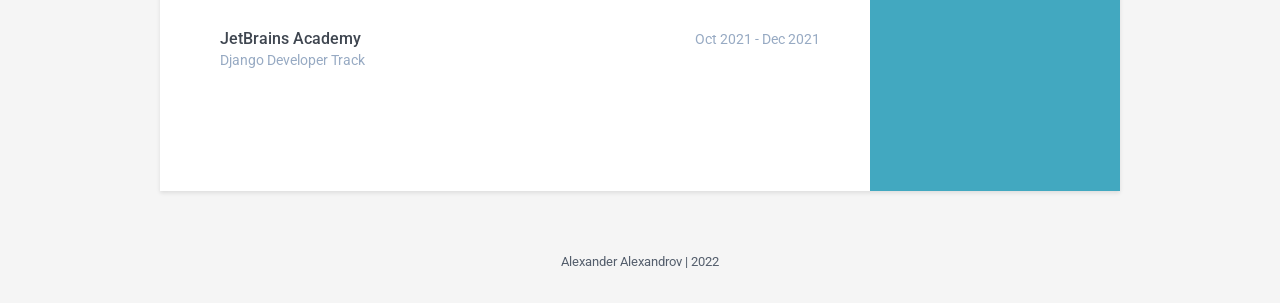
==== commit 169786f0: "changes" ====
--- a/index.html
+++ b/index.html
@@ -82,16 +82,16 @@
                     <tbody>
                       <tr>
                         <td>Django/DRF, Flask</td>
-                        <td>CSS</td>
-                        <td>Selenium</td>
+                        <td>Git</td>
+                        <td>Linux</td>
                       </tr>
                       <tr>
-                        <td>Git</td>
+                        <td>CSS</td>
                         <td>SQL, ORM</td>
                         <td>Beautiful Soup</td>
                       </tr>
                       <tr>
-                        <td>Linux</td>
+                        <td>Selenium</td>
                         <td>HTML</td>
                         <td>NumPy, Pandas</td>
                       </tr>
